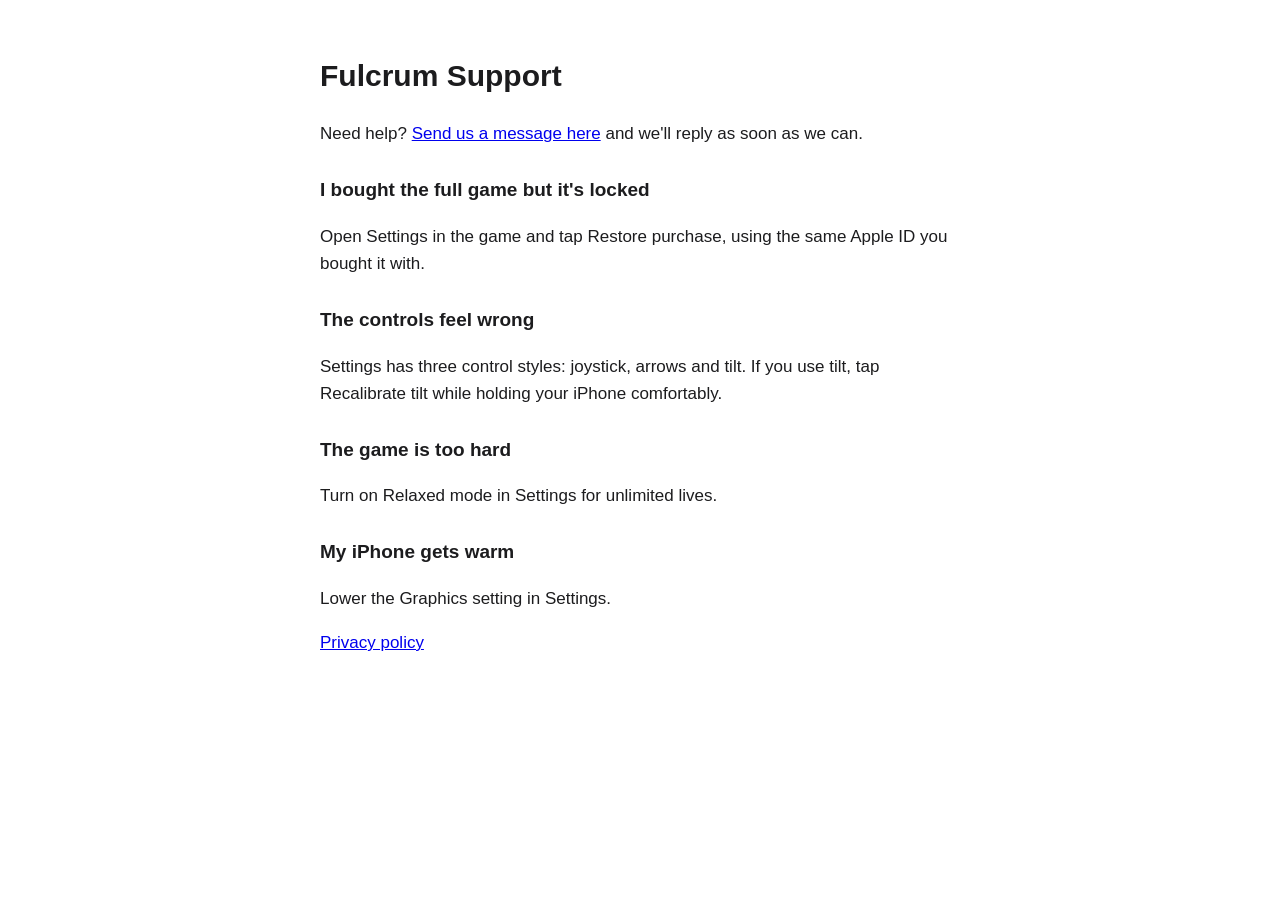
==== support.html @ e1edb0e1 "Add files via upload" ====
<!doctype html>
<html lang="en">
<head>
<meta charset="utf-8">
<meta name="viewport" content="width=device-width, initial-scale=1">
<title>Fulcrum Support</title>
<style>
  body { font: 17px/1.6 -apple-system, BlinkMacSystemFont, "Segoe UI", sans-serif; max-width: 640px; margin: 0 auto; padding: 32px 16px; color: #1c1c1e; background: #fff; }
  h1 { font-size: 30px; } h2 { font-size: 19px; margin-top: 28px; }
</style>
</head>
<body>
<h1>Fulcrum Support</h1>
<p>Need help? <a href="https://github.com/Snarly01/fulcrum-site/issues">Send us a message here</a> and we'll reply as soon as we can.</p>
<h2>I bought the full game but it's locked</h2>
<p>Open Settings in the game and tap Restore purchase, using the same Apple ID you bought it with.</p>
<h2>The controls feel wrong</h2>
<p>Settings has three control styles: joystick, arrows and tilt. If you use tilt, tap Recalibrate tilt while holding your iPhone comfortably.</p>
<h2>The game is too hard</h2>
<p>Turn on Relaxed mode in Settings for unlimited lives.</p>
<h2>My iPhone gets warm</h2>
<p>Lower the Graphics setting in Settings.</p>
<p><a href="privacy-policy.html">Privacy policy</a></p>
</body>
</html>
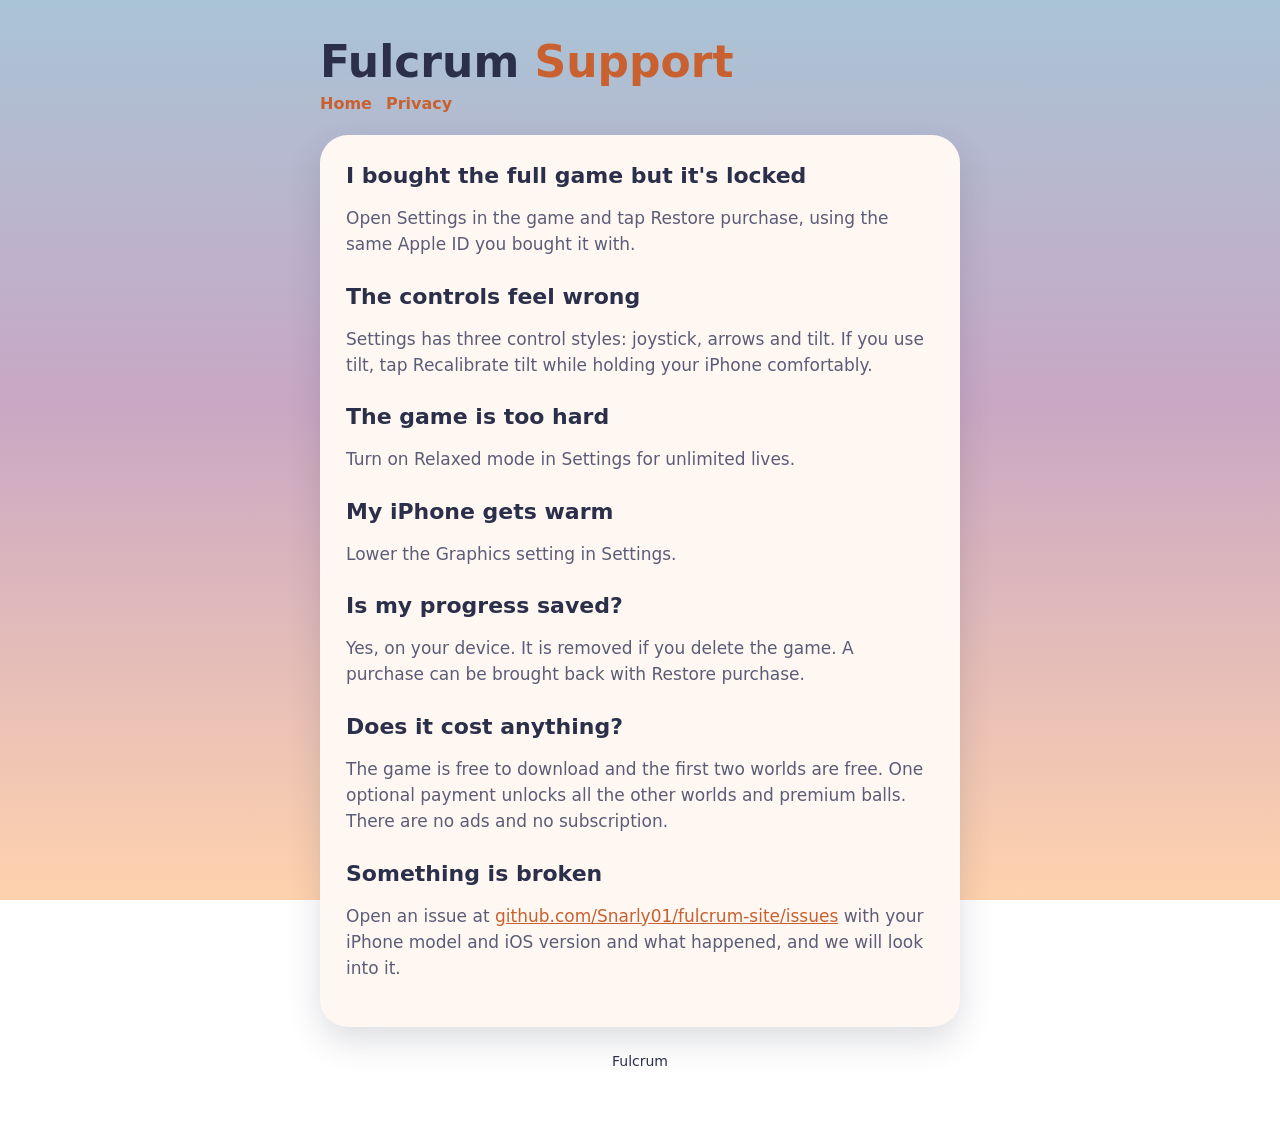
==== commit b3f66d1f: "Add files via upload" ====
--- a/support.html
+++ b/support.html
@@ -1,17 +1,10 @@
 <!doctype html>
-<html lang="en">
-<head>
-<meta charset="utf-8">
-<meta name="viewport" content="width=device-width, initial-scale=1">
-<title>Fulcrum Support</title>
-<style>
-  body { font: 17px/1.6 -apple-system, BlinkMacSystemFont, "Segoe UI", sans-serif; max-width: 640px; margin: 0 auto; padding: 32px 16px; color: #1c1c1e; background: #fff; }
-  h1 { font-size: 30px; } h2 { font-size: 19px; margin-top: 28px; }
-</style>
-</head>
-<body>
-<h1>Fulcrum Support</h1>
-<p>Need help? <a href="https://github.com/Snarly01/fulcrum-site/issues">Send us a message here</a> and we'll reply as soon as we can.</p>
+<html lang="en"><head><meta charset="utf-8"><meta name="viewport" content="width=device-width,initial-scale=1">
+<title>Fulcrum: Support</title><meta name="description" content="Help with Fulcrum."><link rel="stylesheet" href="style.css"></head>
+<body><main>
+<h1>Fulcrum <span>Support</span></h1>
+<nav><a href="index.html">Home</a><a href="privacy-policy.html">Privacy</a></nav>
+<div class="card">
 <h2>I bought the full game but it's locked</h2>
 <p>Open Settings in the game and tap Restore purchase, using the same Apple ID you bought it with.</p>
 <h2>The controls feel wrong</h2>
@@ -20,6 +13,12 @@
 <p>Turn on Relaxed mode in Settings for unlimited lives.</p>
 <h2>My iPhone gets warm</h2>
 <p>Lower the Graphics setting in Settings.</p>
-<p><a href="privacy-policy.html">Privacy policy</a></p>
-</body>
-</html>
+<h2>Is my progress saved?</h2>
+<p>Yes, on your device. It is removed if you delete the game. A purchase can be brought back with Restore purchase.</p>
+<h2>Does it cost anything?</h2>
+<p>The game is free to download and the first two worlds are free. One optional payment unlocks all the other worlds and premium balls. There are no ads and no subscription.</p>
+<h2>Something is broken</h2>
+<p>Open an issue at <a href="https://github.com/Snarly01/fulcrum-site/issues">github.com/Snarly01/fulcrum-site/issues</a> with your iPhone model and iOS version and what happened, and we will look into it.</p>
+</div>
+<footer>Fulcrum</footer>
+</main></body></html>
--- a/style.css
+++ b/style.css
@@ -0,0 +1,13 @@
+:root { --ink:#2b2f4a; --soft:#5b5c78; --card:#fff8f2; --dusk:#c9a7c4; --peach:#ffd2ad; --sky:#a9c4d6; --accent:#c9602f; }
+* { box-sizing: border-box; }
+body { margin:0; font-family: system-ui,-apple-system,sans-serif; color:var(--ink);
+  background: linear-gradient(var(--sky), var(--dusk) 45%, var(--peach)) fixed; min-height:100vh; }
+main { max-width: 680px; margin: 0 auto; padding: 40px 20px 60px; }
+.card { background: var(--card); border-radius: 28px; padding: 28px 26px; box-shadow: 0 14px 34px rgba(43,47,74,.16); margin-top: 22px; }
+h1 { font-size: 44px; margin: 0 0 4px; line-height: 1; } h1 span { color: var(--accent); }
+h2 { font-size: 22px; margin: 26px 0 6px; } h2:first-child { margin-top: 0; }
+p, li { font-size: 17px; line-height: 1.55; color: var(--soft); }
+a { color: var(--accent); } nav a { margin-right: 14px; font-weight: 700; text-decoration: none; }
+nav { margin-top: 10px; }
+.tag { font-size: 19px; color: var(--ink); margin: 6px 0 0; }
+footer { text-align: center; color: var(--ink); margin-top: 26px; font-size: 14px; }
